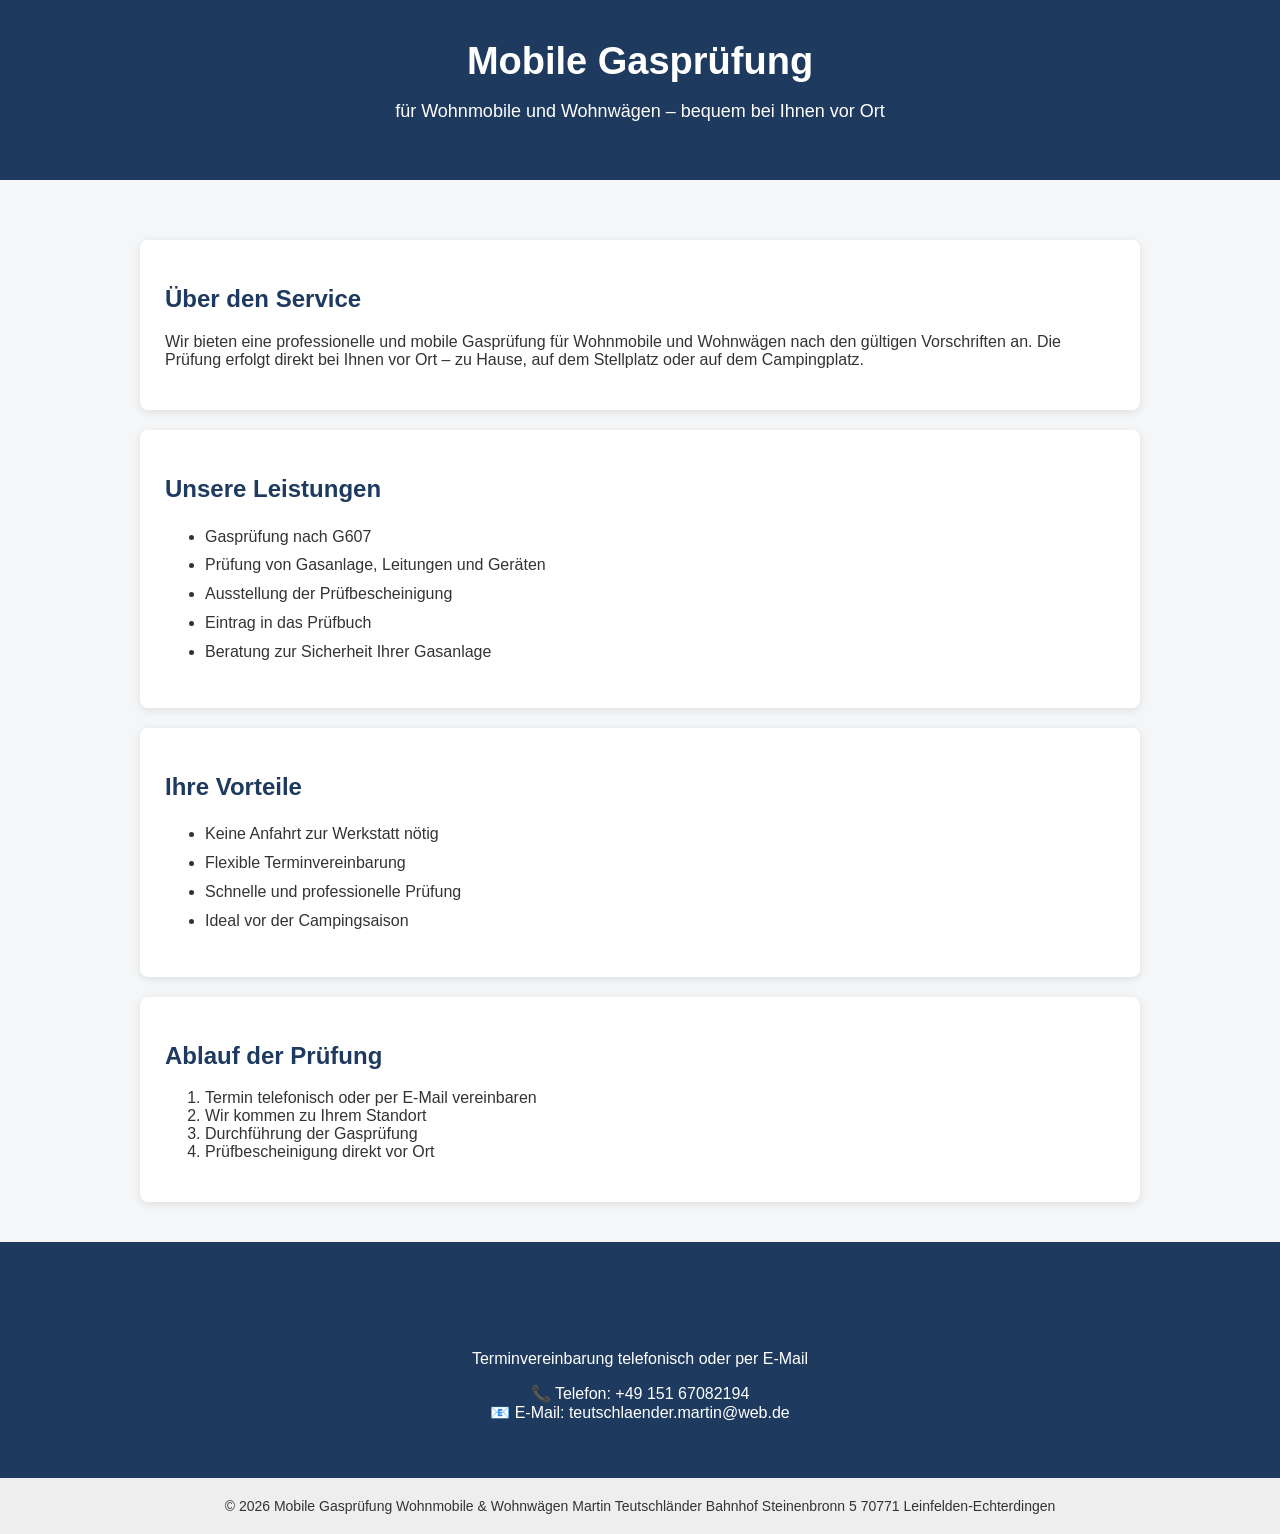
==== index.html @ ab9b02a7 "Update footer with additional contact information" ====
<!doctype html>
<html lang="de">
<head>
<meta charset="UTF-8">
<meta name="viewport" content="width=device-width, initial-scale=1.0">
<title>Mobile Gasprüfung für Wohnmobile und Wohnwägen</title>

<style>
body{
font-family: Arial, sans-serif;
margin:0;
background:#f4f6f8;
color:#333;
}

header{
background:#1e3a5f;
color:white;
padding:40px 20px;
text-align:center;
}

header h1{
margin:0;
font-size:38px;
}

header p{
font-size:18px;
}

section{
max-width:1000px;
margin:auto;
padding:40px 20px;
}

h2{
color:#1e3a5f;
}

.box{
background:white;
padding:25px;
margin-top:20px;
border-radius:8px;
box-shadow:0 2px 8px rgba(0,0,0,0.1);
}

ul{
line-height:1.8;
}

.contact{
background:#1e3a5f;
color:white;
text-align:center;
padding:40px 20px;
}

button{
background:#ff7a00;
border:none;
padding:15px 30px;
font-size:16px;
color:white;
border-radius:5px;
cursor:pointer;
}

button:hover{
background:#e86e00;
}

footer{
text-align:center;
padding:20px;
font-size:14px;
background:#eee;
}
</style>
</head>

<body>

<header>
<h1>Mobile Gasprüfung</h1>
<p>für Wohnmobile und Wohnwägen – bequem bei Ihnen vor Ort</p>
</header>

<section>

<div class="box">
<h2>Über den Service</h2>
<p>
Wir bieten eine professionelle und mobile Gasprüfung für Wohnmobile und Wohnwägen nach den gültigen Vorschriften an. 
Die Prüfung erfolgt direkt bei Ihnen vor Ort – zu Hause, auf dem Stellplatz oder auf dem Campingplatz.
</p>
</div>

<div class="box">
<h2>Unsere Leistungen</h2>
<ul>
<li>Gasprüfung nach G607</li>
<li>Prüfung von Gasanlage, Leitungen und Geräten</li>
<li>Ausstellung der Prüfbescheinigung</li>
<li>Eintrag in das Prüfbuch</li>
<li>Beratung zur Sicherheit Ihrer Gasanlage</li>
</ul>
</div>

<div class="box">
<h2>Ihre Vorteile</h2>
<ul>
<li>Keine Anfahrt zur Werkstatt nötig</li>
<li>Flexible Terminvereinbarung</li>
<li>Schnelle und professionelle Prüfung</li>
<li>Ideal vor der Campingsaison</li>
</ul>
</div>

<div class="box">
<h2>Ablauf der Prüfung</h2>
<ol>
<li>Termin telefonisch oder per E-Mail vereinbaren</li>
<li>Wir kommen zu Ihrem Standort</li>
<li>Durchführung der Gasprüfung</li>
<li>Prüfbescheinigung direkt vor Ort</li>
</ol>
</div>

</section>

<div class="contact">
<h2>Kontakt</h2>
<p>Terminvereinbarung telefonisch oder per E-Mail</p>

<p>
📞 Telefon: +49 151 67082194<br>
📧 E-Mail: teutschlaender.martin@web.de
</p>

<!-- <button>Termin anfragen</button> -->

</div>

<footer>
© 2026 Mobile Gasprüfung Wohnmobile & Wohnwägen
  Martin Teutschländer
  Bahnhof Steinenbronn 5
  70771 Leinfelden-Echterdingen
</footer>

</body>
</html>
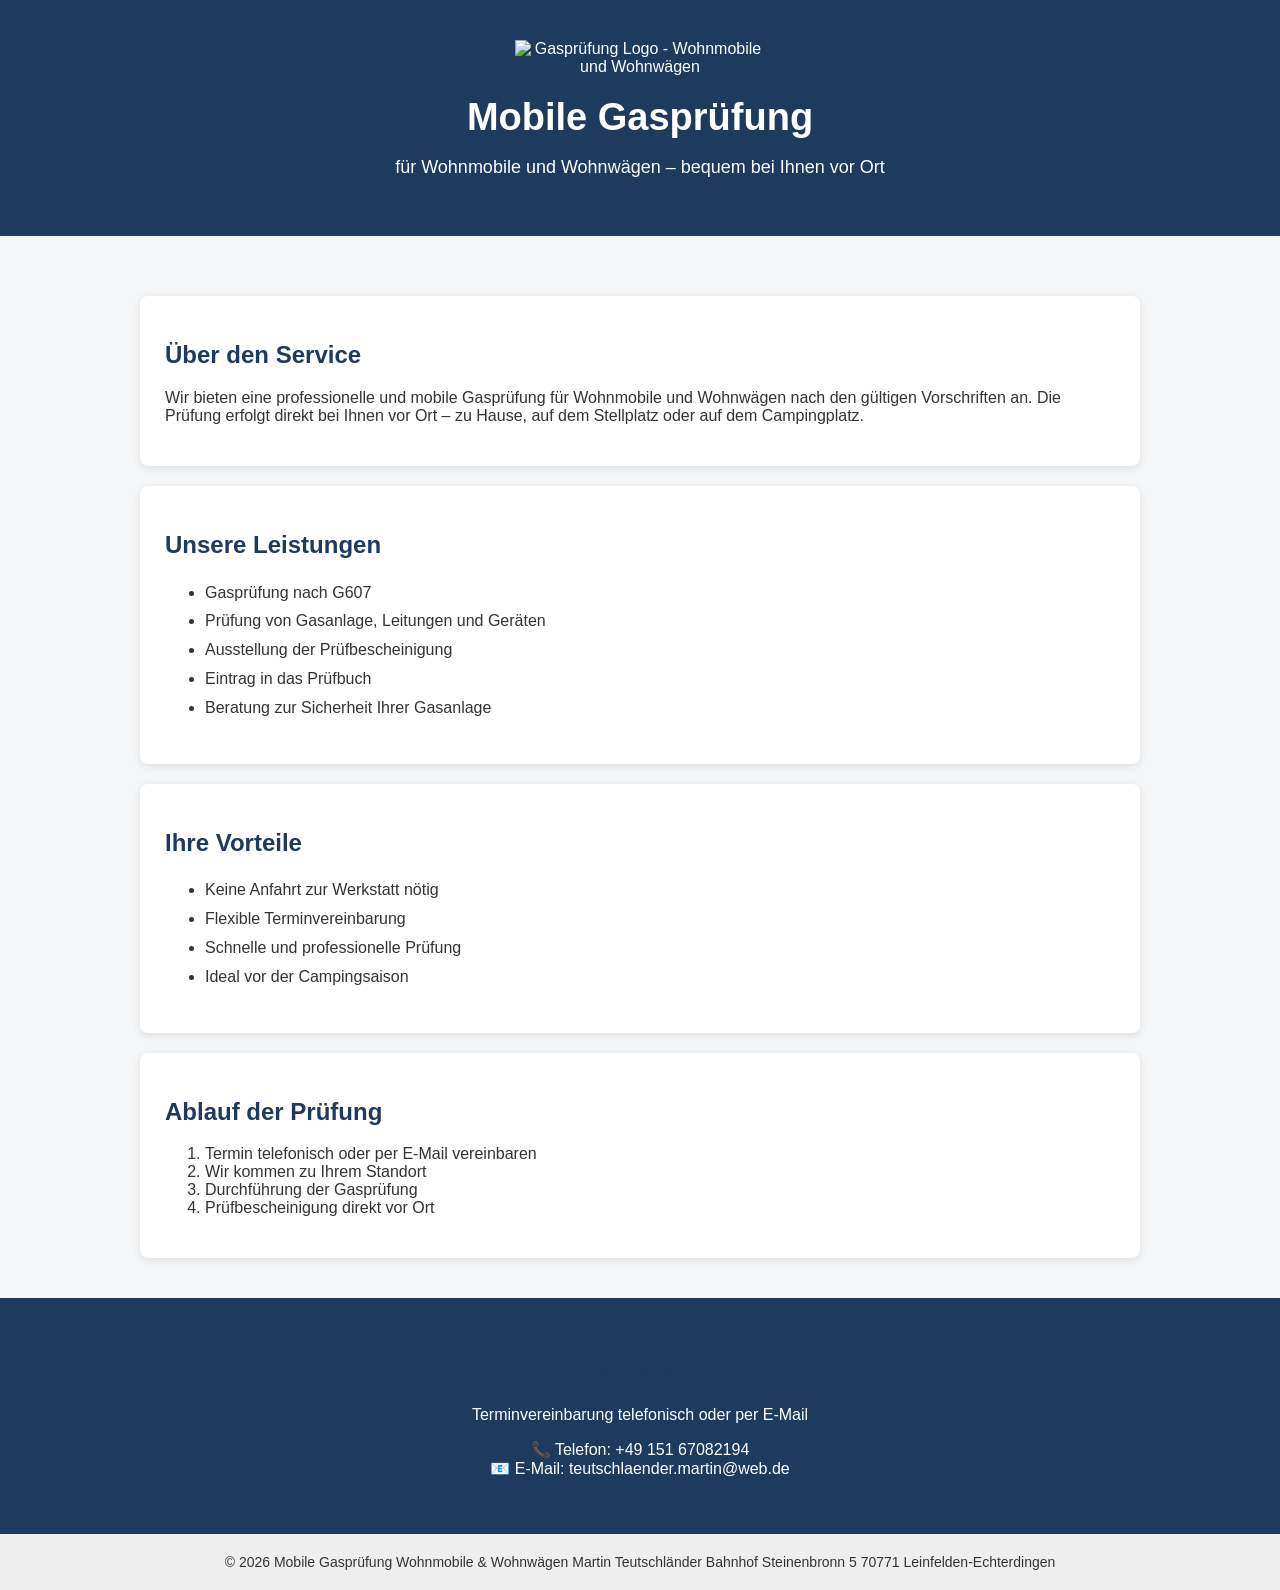
==== commit e74b698d: "Add logo to header and update styling" ====
--- a/index.html
+++ b/index.html
@@ -18,6 +18,12 @@
 color:white;
 padding:40px 20px;
 text-align:center;
+}
+
+header img{
+max-width:250px;
+height:auto;
+margin-bottom:20px;
 }
 
 header h1{
@@ -84,6 +90,7 @@
 <body>
 
 <header>
+<img src="logo.webp" alt="Gasprüfung Logo - Wohnmobile und Wohnwägen">
 <h1>Mobile Gasprüfung</h1>
 <p>für Wohnmobile und Wohnwägen – bequem bei Ihnen vor Ort</p>
 </header>
@@ -152,5 +159,4 @@
 </footer>
 
 </body>
-</html>
-
+</html>
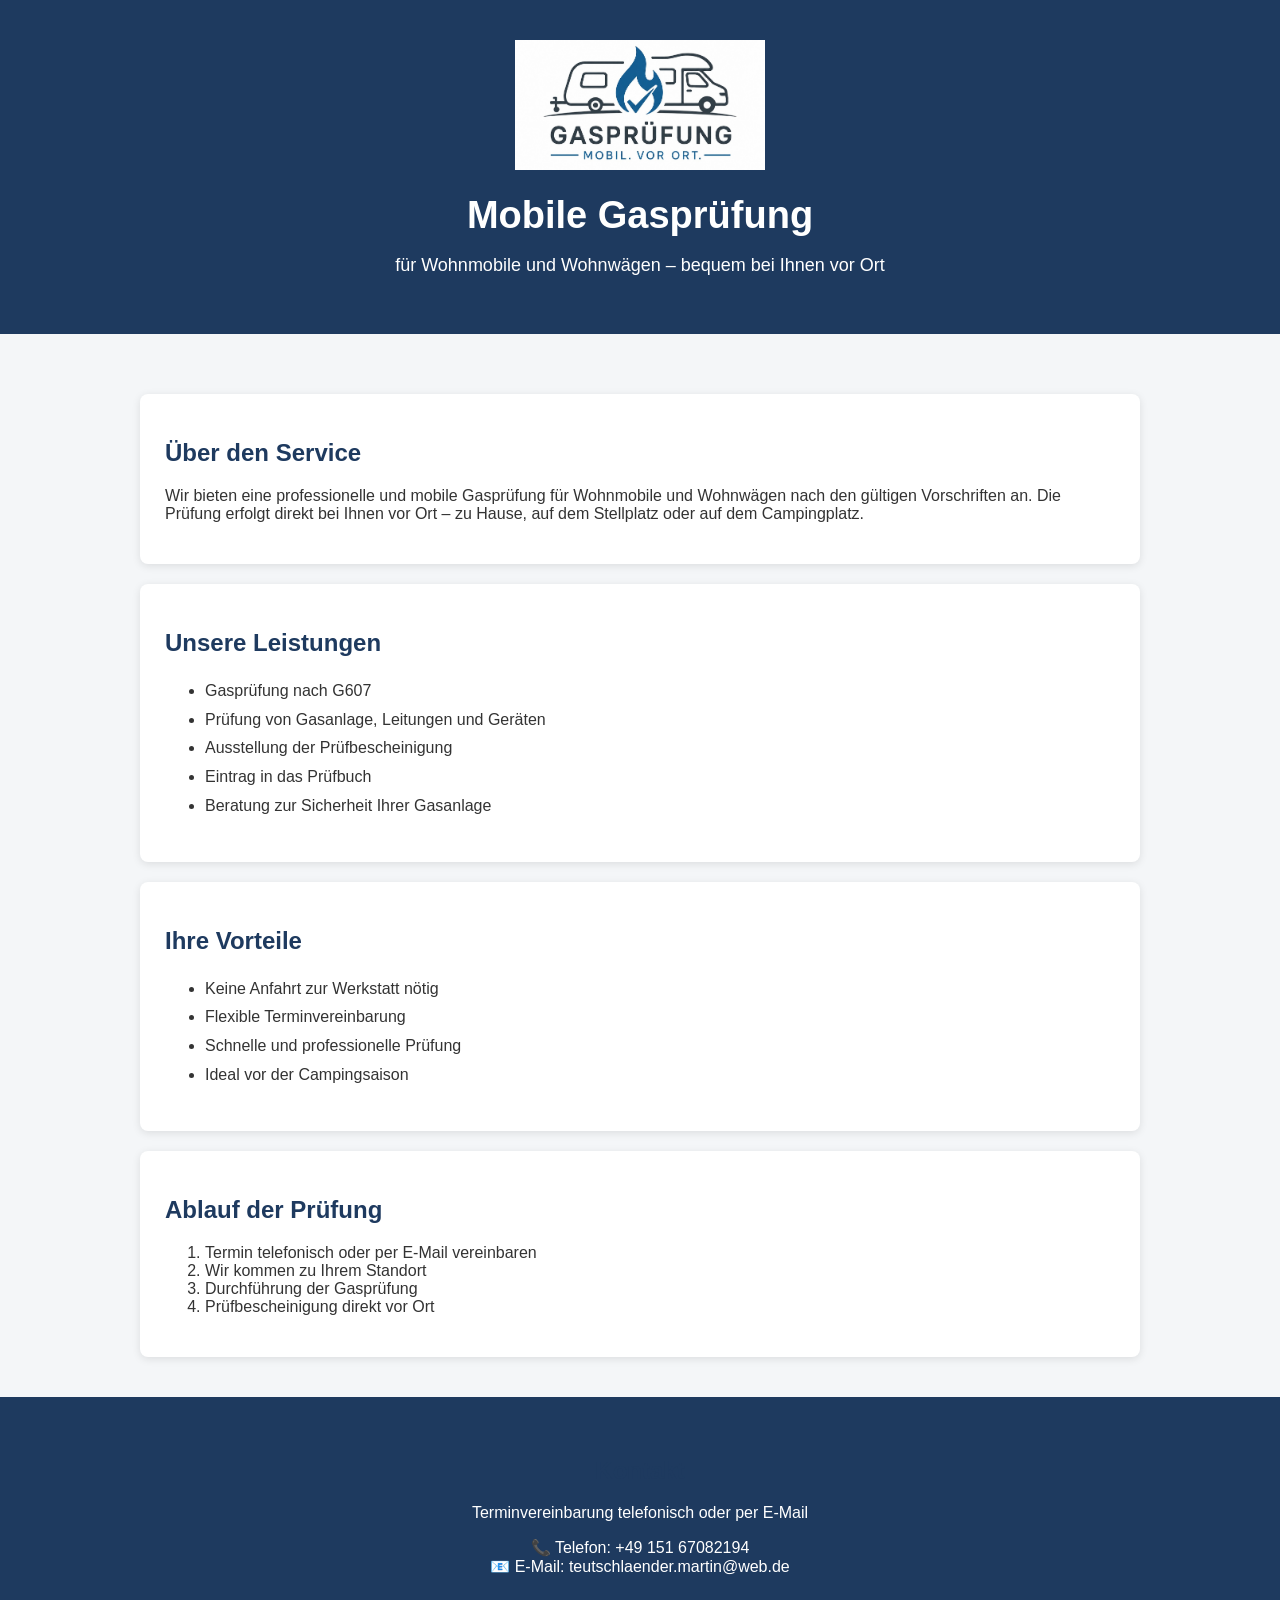
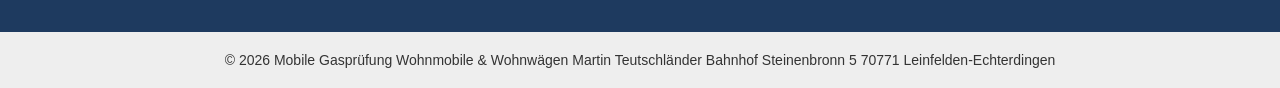
==== commit a966b6d2: "Update index.html" ====
--- a/index.html
+++ b/index.html
@@ -90,7 +90,7 @@
 <body>
 
 <header>
-<img src="logo.webp" alt="Gasprüfung Logo - Wohnmobile und Wohnwägen">
+<img src="xxx-kleiner.jpg" alt="Gasprüfung Logo - Wohnmobile und Wohnwägen">
 <h1>Mobile Gasprüfung</h1>
 <p>für Wohnmobile und Wohnwägen – bequem bei Ihnen vor Ort</p>
 </header>
@@ -159,4 +159,4 @@
 </footer>
 
 </body>
-</html>+</html>
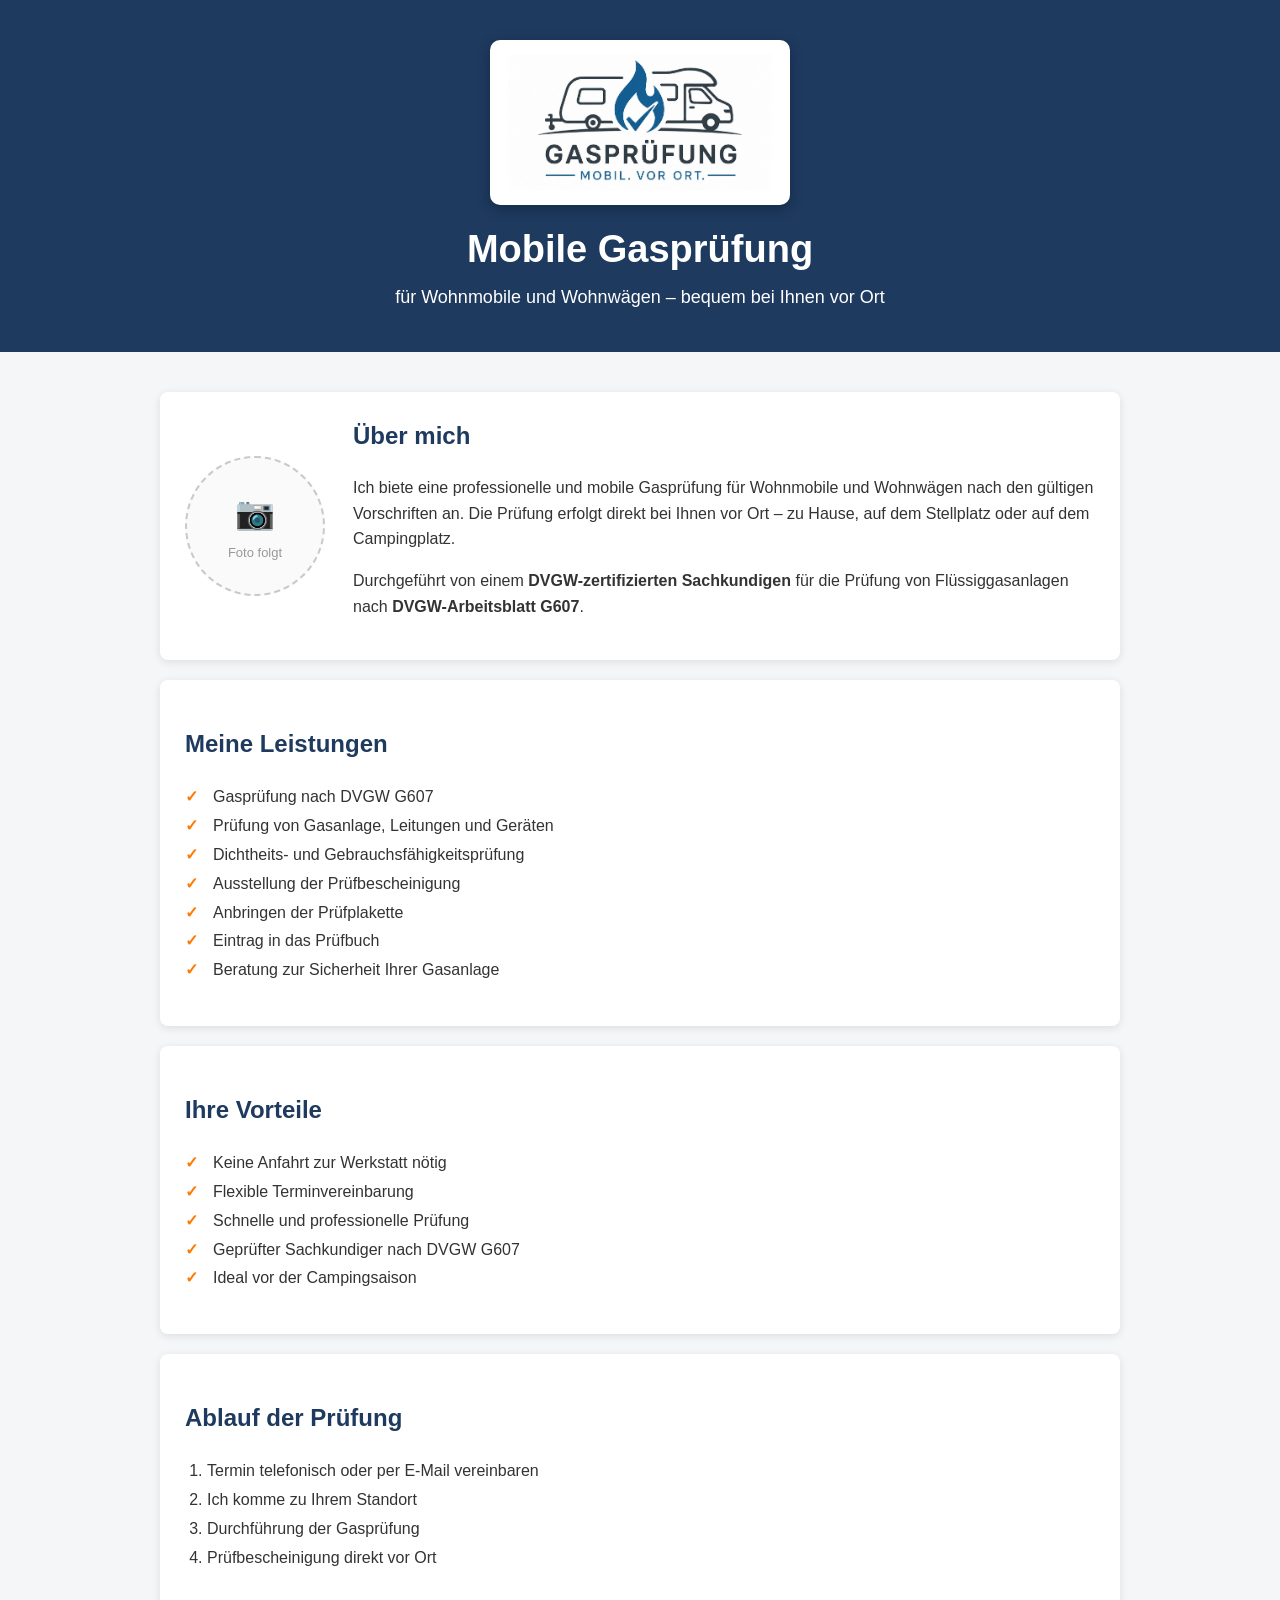
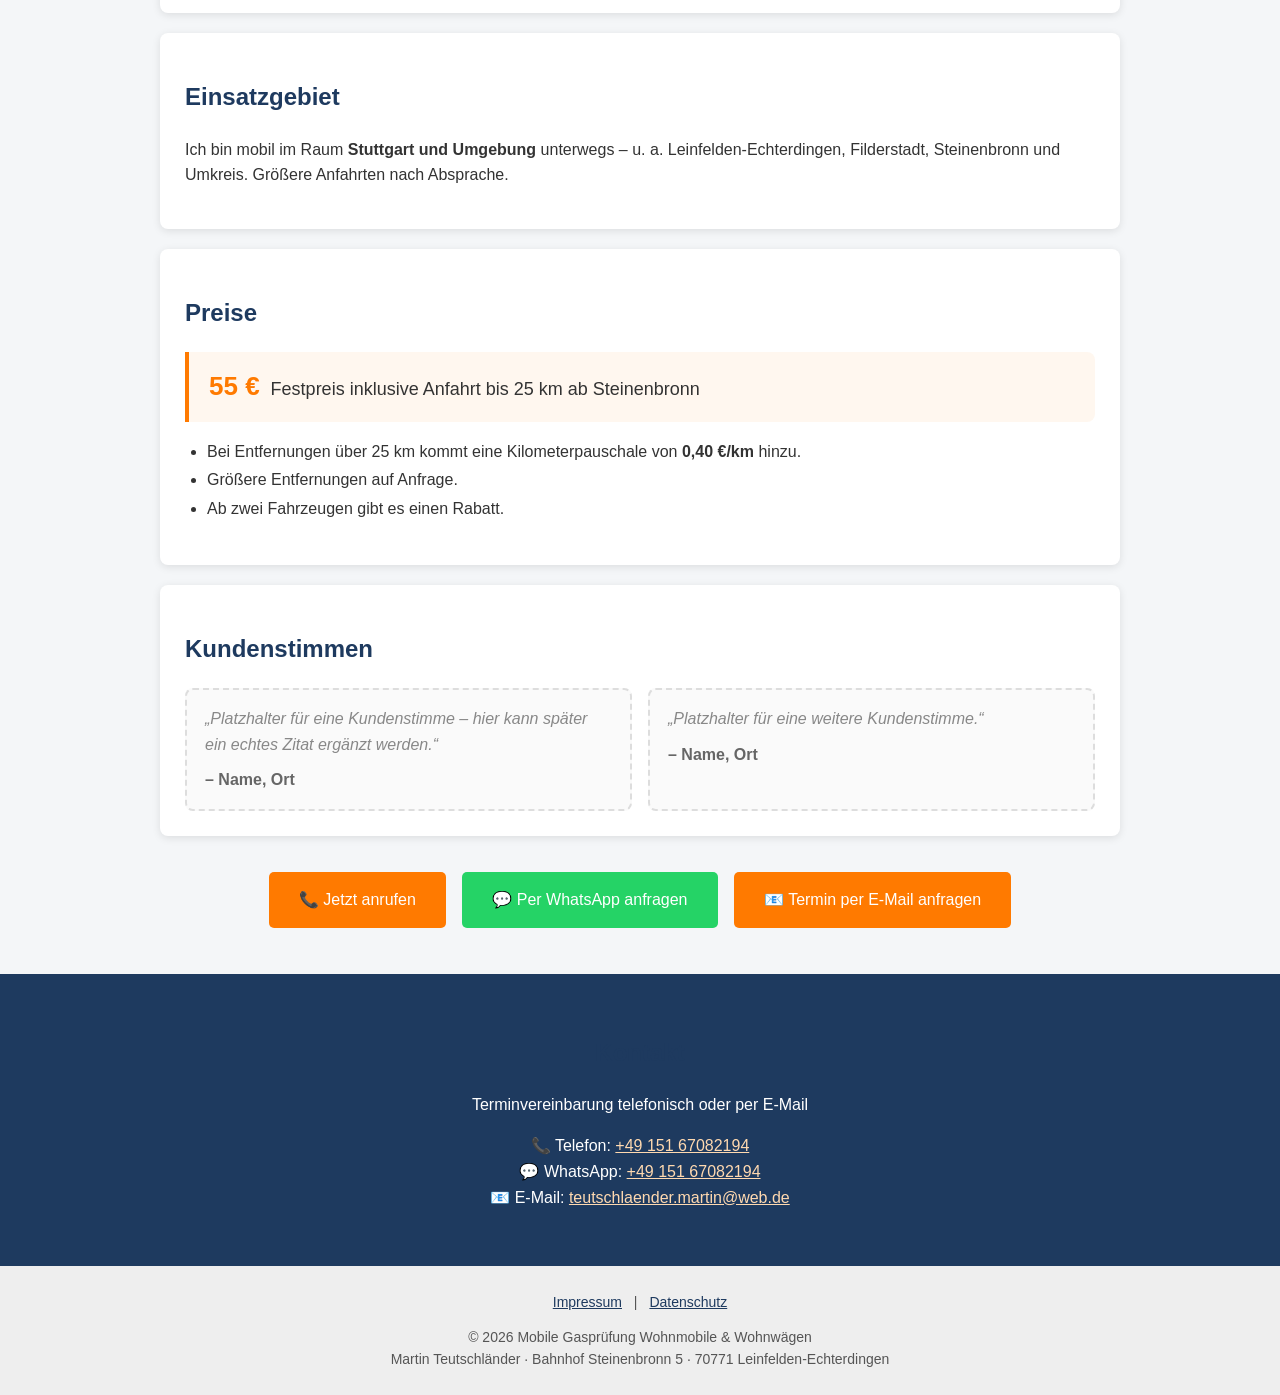
==== commit 367d5074: "upload v2" ====
--- a/index.html
+++ b/index.html
@@ -3,114 +3,86 @@
 <head>
 <meta charset="UTF-8">
 <meta name="viewport" content="width=device-width, initial-scale=1.0">
-<title>Mobile Gasprüfung für Wohnmobile und Wohnwägen</title>
+<title>Mobile Gasprüfung für Wohnmobile und Wohnwägen | Region Stuttgart</title>
+<meta name="description" content="Mobile Gasprüfung nach DVGW G607 für Wohnmobile und Wohnwägen – direkt bei Ihnen vor Ort im Raum Stuttgart / Leinfelden-Echterdingen. Termin telefonisch oder per E-Mail anfragen.">
+<meta name="theme-color" content="#1e3a5f">
 
-<style>
-body{
-font-family: Arial, sans-serif;
-margin:0;
-background:#f4f6f8;
-color:#333;
+<!-- Favicon -->
+<link rel="icon" href="favicon.svg" type="image/svg+xml">
+<link rel="icon" href="favicon-32.png" sizes="32x32" type="image/png">
+<link rel="icon" href="favicon-16.png" sizes="16x16" type="image/png">
+<link rel="apple-touch-icon" href="apple-touch-icon.png">
+
+<!-- Open Graph (Vorschau beim Teilen z. B. per WhatsApp/Facebook) -->
+<meta property="og:type" content="website">
+<meta property="og:title" content="Mobile Gasprüfung für Wohnmobile und Wohnwägen">
+<meta property="og:description" content="Gasprüfung nach DVGW G607 direkt bei Ihnen vor Ort – Raum Stuttgart. Termin telefonisch oder per E-Mail anfragen.">
+<meta property="og:image" content="logo.jpg">
+<meta property="og:locale" content="de_DE">
+<meta name="twitter:card" content="summary_large_image">
+
+<link rel="stylesheet" href="style.css">
+
+<!-- Strukturierte Daten: lokales Unternehmen (hilft Google bei der lokalen Anzeige) -->
+<script type="application/ld+json">
+{
+  "@context": "https://schema.org",
+  "@type": "LocalBusiness",
+  "name": "Mobile Gasprüfung Wohnmobile & Wohnwägen",
+  "description": "Mobile Gasprüfung nach DVGW G607 für Wohnmobile und Wohnwägen, direkt vor Ort im Raum Stuttgart.",
+  "telephone": "+4915167082194",
+  "email": "teutschlaender.martin@web.de",
+  "image": "logo.jpg",
+  "founder": "Martin Teutschländer",
+  "address": {
+    "@type": "PostalAddress",
+    "streetAddress": "Bahnhof Steinenbronn 5",
+    "postalCode": "70771",
+    "addressLocality": "Leinfelden-Echterdingen",
+    "addressCountry": "DE"
+  },
+  "areaServed": "Stuttgart und Umgebung",
+  "knowsAbout": "Gasprüfung nach DVGW G607"
 }
-
-header{
-background:#1e3a5f;
-color:white;
-padding:40px 20px;
-text-align:center;
-}
-
-header img{
-max-width:250px;
-height:auto;
-margin-bottom:20px;
-}
-
-header h1{
-margin:0;
-font-size:38px;
-}
-
-header p{
-font-size:18px;
-}
-
-section{
-max-width:1000px;
-margin:auto;
-padding:40px 20px;
-}
-
-h2{
-color:#1e3a5f;
-}
-
-.box{
-background:white;
-padding:25px;
-margin-top:20px;
-border-radius:8px;
-box-shadow:0 2px 8px rgba(0,0,0,0.1);
-}
-
-ul{
-line-height:1.8;
-}
-
-.contact{
-background:#1e3a5f;
-color:white;
-text-align:center;
-padding:40px 20px;
-}
-
-button{
-background:#ff7a00;
-border:none;
-padding:15px 30px;
-font-size:16px;
-color:white;
-border-radius:5px;
-cursor:pointer;
-}
-
-button:hover{
-background:#e86e00;
-}
-
-footer{
-text-align:center;
-padding:20px;
-font-size:14px;
-background:#eee;
-}
-</style>
+</script>
 </head>
 
 <body>
 
 <header>
-<img src="xxx-kleiner.jpg" alt="Gasprüfung Logo - Wohnmobile und Wohnwägen">
+<img class="logo" src="logo.jpg" width="1254" height="653" alt="Mobile Gasprüfung für Wohnmobile und Wohnwägen">
 <h1>Mobile Gasprüfung</h1>
 <p>für Wohnmobile und Wohnwägen – bequem bei Ihnen vor Ort</p>
 </header>
 
 <section>
 
-<div class="box">
-<h2>Über den Service</h2>
+<div class="box about-box">
+<div class="photo-placeholder" aria-hidden="true">
+<span class="photo-placeholder__icon">📷</span>
+<span>Foto folgt</span>
+</div>
+<div class="about-text">
+<h2>Über mich</h2>
 <p>
-Wir bieten eine professionelle und mobile Gasprüfung für Wohnmobile und Wohnwägen nach den gültigen Vorschriften an. 
+Ich biete eine professionelle und mobile Gasprüfung für Wohnmobile und Wohnwägen nach den gültigen Vorschriften an.
 Die Prüfung erfolgt direkt bei Ihnen vor Ort – zu Hause, auf dem Stellplatz oder auf dem Campingplatz.
 </p>
+<p>
+Durchgeführt von einem <strong>DVGW-zertifizierten Sachkundigen</strong> für die Prüfung von Flüssiggasanlagen
+nach <strong>DVGW-Arbeitsblatt G607</strong>.
+</p>
+</div>
 </div>
 
 <div class="box">
-<h2>Unsere Leistungen</h2>
-<ul>
-<li>Gasprüfung nach G607</li>
+<h2>Meine Leistungen</h2>
+<ul class="checklist">
+<li>Gasprüfung nach DVGW G607</li>
 <li>Prüfung von Gasanlage, Leitungen und Geräten</li>
+<li>Dichtheits- und Gebrauchsfähigkeitsprüfung</li>
 <li>Ausstellung der Prüfbescheinigung</li>
+<li>Anbringen der Prüfplakette</li>
 <li>Eintrag in das Prüfbuch</li>
 <li>Beratung zur Sicherheit Ihrer Gasanlage</li>
 </ul>
@@ -118,10 +90,11 @@
 
 <div class="box">
 <h2>Ihre Vorteile</h2>
-<ul>
+<ul class="checklist">
 <li>Keine Anfahrt zur Werkstatt nötig</li>
 <li>Flexible Terminvereinbarung</li>
 <li>Schnelle und professionelle Prüfung</li>
+<li>Geprüfter Sachkundiger nach DVGW G607</li>
 <li>Ideal vor der Campingsaison</li>
 </ul>
 </div>
@@ -130,10 +103,49 @@
 <h2>Ablauf der Prüfung</h2>
 <ol>
 <li>Termin telefonisch oder per E-Mail vereinbaren</li>
-<li>Wir kommen zu Ihrem Standort</li>
+<li>Ich komme zu Ihrem Standort</li>
 <li>Durchführung der Gasprüfung</li>
 <li>Prüfbescheinigung direkt vor Ort</li>
 </ol>
+</div>
+
+<div class="box">
+<h2>Einsatzgebiet</h2>
+<p>
+Ich bin mobil im Raum <strong>Stuttgart und Umgebung</strong> unterwegs –
+u.&nbsp;a. Leinfelden-Echterdingen, Filderstadt, Steinenbronn und Umkreis.
+Größere Anfahrten nach Absprache.
+</p>
+</div>
+
+<div class="box">
+<h2>Preise</h2>
+<p class="price-highlight"><strong>55&nbsp;€</strong> Festpreis inklusive Anfahrt bis 25&nbsp;km ab Steinenbronn</p>
+<ul>
+<li>Bei Entfernungen über 25&nbsp;km kommt eine Kilometerpauschale von <strong>0,40&nbsp;€/km</strong> hinzu.</li>
+<li>Größere Entfernungen auf Anfrage.</li>
+<li>Ab zwei Fahrzeugen gibt es einen Rabatt.</li>
+</ul>
+</div>
+
+<div class="box">
+<h2>Kundenstimmen</h2>
+<div class="testimonials">
+<blockquote class="testimonial-placeholder">
+<p>„Platzhalter für eine Kundenstimme – hier kann später ein echtes Zitat ergänzt werden.“</p>
+<cite>– Name, Ort</cite>
+</blockquote>
+<blockquote class="testimonial-placeholder">
+<p>„Platzhalter für eine weitere Kundenstimme.“</p>
+<cite>– Name, Ort</cite>
+</blockquote>
+</div>
+</div>
+
+<div class="cta-wrap">
+<a class="btn" href="tel:+4915167082194">📞 Jetzt anrufen</a>
+<a class="btn btn--whatsapp" href="https://wa.me/4915167082194?text=Hallo%2C%20ich%20interessiere%20mich%20f%C3%BCr%20eine%20Gaspr%C3%BCfung." target="_blank" rel="noopener">💬 Per WhatsApp anfragen</a>
+<a class="btn" href="mailto:teutschlaender.martin@web.de?subject=Anfrage%20Gaspr%C3%BCfung">📧 Termin per E-Mail anfragen</a>
 </div>
 
 </section>
@@ -143,19 +155,21 @@
 <p>Terminvereinbarung telefonisch oder per E-Mail</p>
 
 <p>
-📞 Telefon: +49 151 67082194<br>
-📧 E-Mail: teutschlaender.martin@web.de
+📞 Telefon: <a href="tel:+4915167082194">+49 151 67082194</a><br>
+💬 WhatsApp: <a href="https://wa.me/4915167082194?text=Hallo%2C%20ich%20interessiere%20mich%20f%C3%BCr%20eine%20Gaspr%C3%BCfung." target="_blank" rel="noopener">+49 151 67082194</a><br>
+📧 E-Mail: <a href="mailto:teutschlaender.martin@web.de">teutschlaender.martin@web.de</a>
 </p>
-
-<!-- <button>Termin anfragen</button> -->
-
 </div>
 
 <footer>
-© 2026 Mobile Gasprüfung Wohnmobile & Wohnwägen
-  Martin Teutschländer
-  Bahnhof Steinenbronn 5
-  70771 Leinfelden-Echterdingen
+<nav>
+<a href="impressum.html">Impressum</a> |
+<a href="datenschutz.html">Datenschutz</a>
+</nav>
+<div class="footer-address">
+© 2026 Mobile Gasprüfung Wohnmobile &amp; Wohnwägen<br>
+Martin Teutschländer · Bahnhof Steinenbronn 5 · 70771 Leinfelden-Echterdingen
+</div>
 </footer>
 
 </body>
--- a/style.css
+++ b/style.css
@@ -0,0 +1,312 @@
+/* Shared styles for all pages */
+
+* {
+  box-sizing: border-box;
+}
+
+body {
+  font-family: Arial, Helvetica, sans-serif;
+  margin: 0;
+  background: #f4f6f8;
+  color: #333;
+  line-height: 1.6;
+}
+
+header {
+  background: #1e3a5f;
+  color: white;
+  padding: 40px 20px;
+  text-align: center;
+}
+
+header img.logo {
+  display: block;
+  margin: 0 auto 22px;
+  max-width: 300px;
+  width: 100%;
+  height: auto;
+  background: #ffffff;
+  padding: 14px 18px;
+  border-radius: 10px;
+  box-shadow: 0 4px 14px rgba(0, 0, 0, 0.25);
+}
+
+header h1 {
+  margin: 0 0 10px;
+  font-size: 38px;
+  line-height: 1.2;
+}
+
+header p {
+  font-size: 18px;
+  margin: 0;
+}
+
+section {
+  max-width: 1000px;
+  margin: auto;
+  padding: 40px 20px;
+}
+
+h2 {
+  color: #1e3a5f;
+}
+
+.box {
+  background: white;
+  padding: 25px;
+  margin-top: 20px;
+  border-radius: 8px;
+  box-shadow: 0 2px 8px rgba(0, 0, 0, 0.1);
+}
+
+.box:first-child {
+  margin-top: 0;
+}
+
+ul,
+ol {
+  line-height: 1.8;
+  padding-left: 22px;
+}
+
+/* About box with photo */
+.about-box {
+  display: flex;
+  align-items: center;
+  gap: 28px;
+  flex-wrap: wrap;
+}
+
+.about-box .about-text {
+  flex: 1;
+  min-width: 220px;
+}
+
+.about-box h2 {
+  margin-top: 0;
+}
+
+.photo-placeholder {
+  flex-shrink: 0;
+  width: 140px;
+  height: 140px;
+  border-radius: 50%;
+  border: 2px dashed #c9c9c9;
+  background: #fafafa;
+  display: flex;
+  flex-direction: column;
+  align-items: center;
+  justify-content: center;
+  gap: 4px;
+  color: #999;
+  font-size: 13px;
+  text-align: center;
+}
+
+.photo-placeholder__icon {
+  font-size: 32px;
+}
+
+/* Checklist with checkmark icons */
+ul.checklist {
+  list-style: none;
+  padding-left: 0;
+}
+
+ul.checklist li {
+  position: relative;
+  padding-left: 28px;
+}
+
+ul.checklist li::before {
+  content: "✓";
+  position: absolute;
+  left: 0;
+  color: #ff7a00;
+  font-weight: bold;
+}
+
+/* Testimonials */
+.testimonials {
+  display: grid;
+  grid-template-columns: repeat(auto-fit, minmax(220px, 1fr));
+  gap: 16px;
+}
+
+.testimonial-placeholder {
+  margin: 0;
+  padding: 16px 18px;
+  border: 2px dashed #ddd;
+  border-radius: 8px;
+  background: #fafafa;
+  color: #888;
+  font-style: italic;
+}
+
+.testimonial-placeholder p {
+  margin: 0;
+}
+
+.testimonial-placeholder cite {
+  display: block;
+  margin-top: 10px;
+  font-style: normal;
+  font-weight: bold;
+  color: #666;
+}
+
+/* Call-to-action buttons */
+.cta-wrap {
+  text-align: center;
+  margin-top: 30px;
+}
+
+.btn {
+  display: inline-block;
+  background: #ff7a00;
+  border: none;
+  padding: 15px 30px;
+  font-size: 16px;
+  color: white;
+  border-radius: 5px;
+  cursor: pointer;
+  text-decoration: none;
+  margin: 6px;
+}
+
+.btn:hover {
+  background: #e86e00;
+}
+
+.btn--ghost {
+  background: transparent;
+  border: 2px solid white;
+}
+
+.btn--ghost:hover {
+  background: rgba(255, 255, 255, 0.15);
+}
+
+.btn--whatsapp {
+  background: #25d366;
+}
+
+.btn--whatsapp:hover {
+  background: #1ebe57;
+}
+
+/* Contact block */
+.contact {
+  background: #1e3a5f;
+  color: white;
+  text-align: center;
+  padding: 40px 20px;
+}
+
+.contact a {
+  color: #ffd9b0;
+}
+
+.contact .btn {
+  color: white;
+}
+
+/* Highlight / note box for placeholders & important info */
+.note {
+  border-left: 4px solid #ff7a00;
+  background: #fff7ef;
+  padding: 15px 20px;
+  margin-top: 20px;
+  border-radius: 0 8px 8px 0;
+}
+
+/* Price highlight */
+.price-highlight {
+  background: #fff7ef;
+  border-left: 4px solid #ff7a00;
+  padding: 14px 20px;
+  border-radius: 0 8px 8px 0;
+  font-size: 18px;
+  margin: 0 0 16px;
+}
+
+.price-highlight strong {
+  color: #ff7a00;
+  font-size: 26px;
+  margin-right: 6px;
+}
+
+/* Footer */
+footer {
+  text-align: center;
+  padding: 25px 20px;
+  font-size: 14px;
+  background: #eee;
+  color: #555;
+}
+
+footer a {
+  color: #1e3a5f;
+  margin: 0 8px;
+}
+
+footer .footer-address {
+  margin-top: 12px;
+  line-height: 1.6;
+}
+
+/* Legal pages (Impressum / Datenschutz) */
+.legal {
+  max-width: 800px;
+  margin: auto;
+  padding: 40px 20px;
+}
+
+.legal h1 {
+  color: #1e3a5f;
+}
+
+.legal h2 {
+  margin-top: 35px;
+}
+
+.back-link {
+  display: inline-block;
+  margin-bottom: 20px;
+  color: #1e3a5f;
+}
+
+/* Mobile adjustments */
+@media (max-width: 600px) {
+  header {
+    padding: 30px 16px;
+  }
+
+  header h1 {
+    font-size: 28px;
+  }
+
+  header p {
+    font-size: 16px;
+  }
+
+  section,
+  .legal {
+    padding: 25px 16px;
+  }
+
+  .box {
+    padding: 20px;
+  }
+
+  .about-box {
+    flex-direction: column;
+    text-align: center;
+  }
+
+  .btn {
+    display: block;
+    margin: 10px 0;
+  }
+}
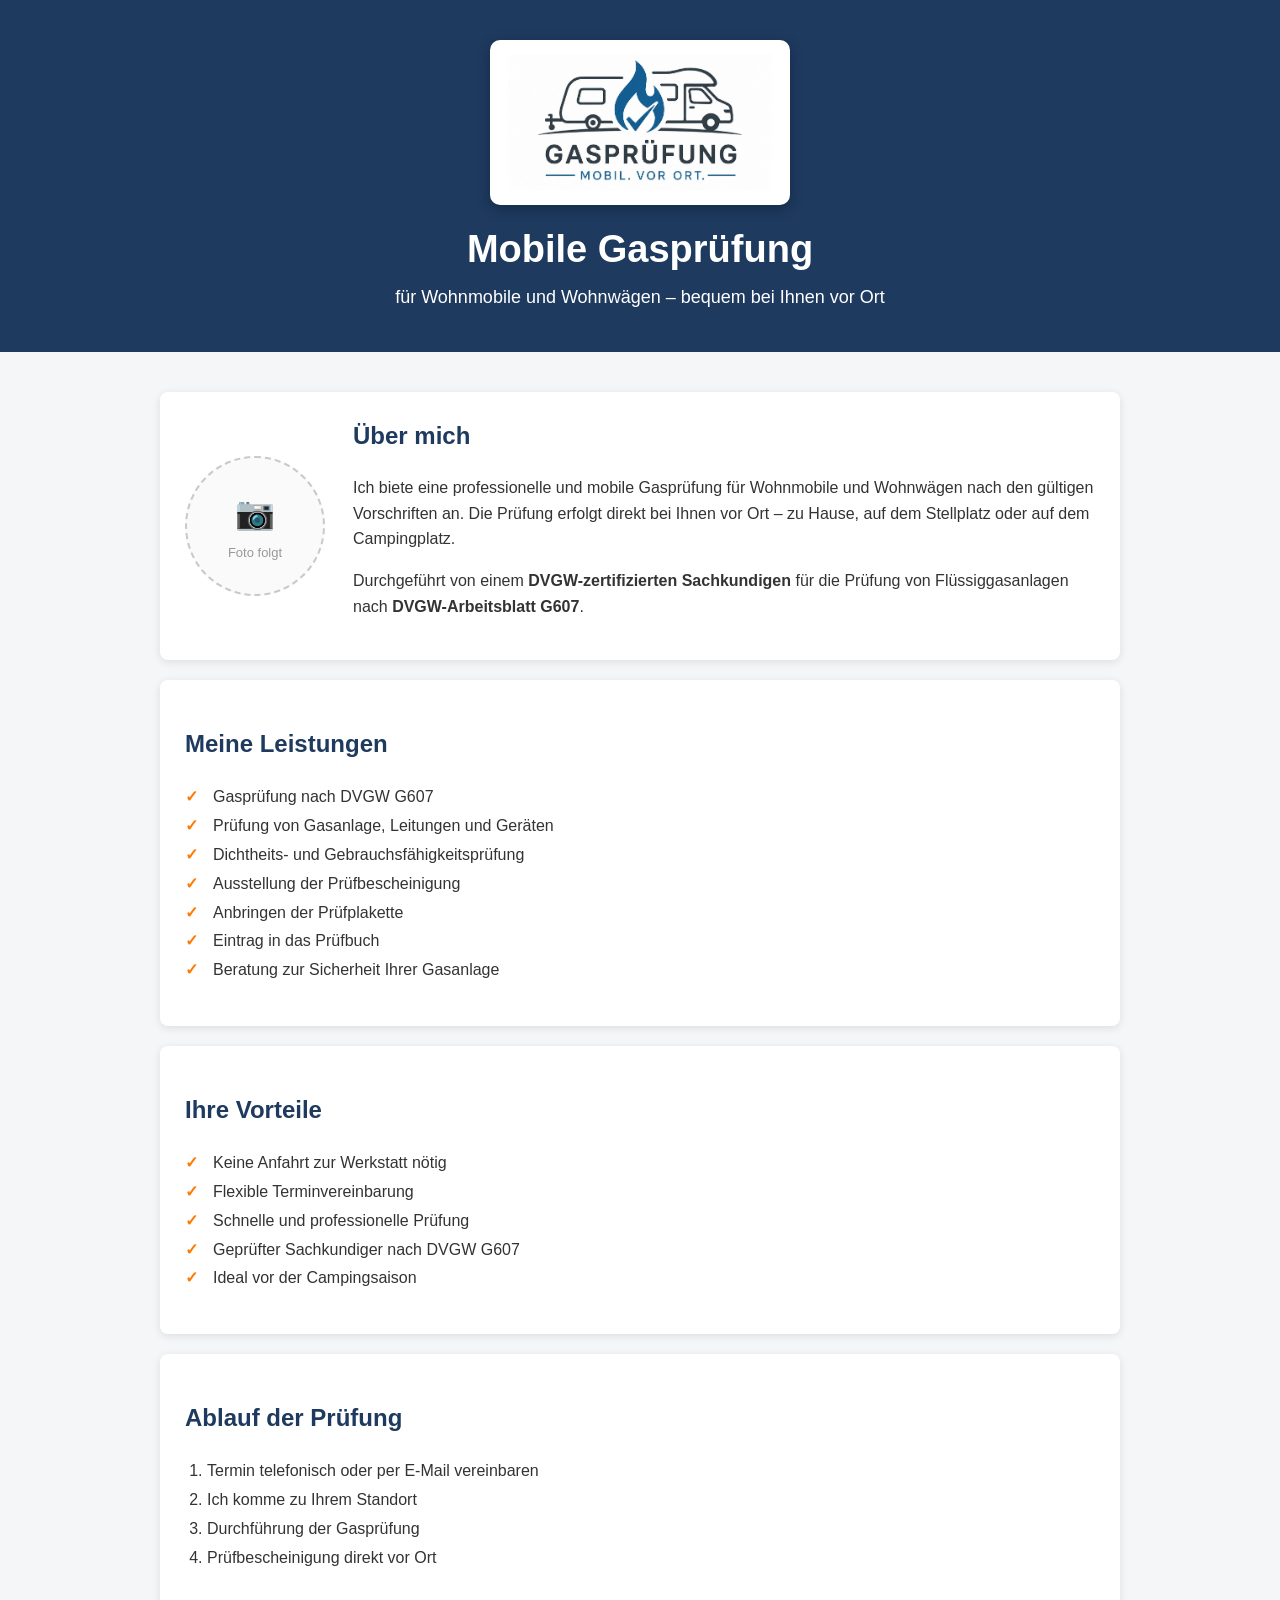
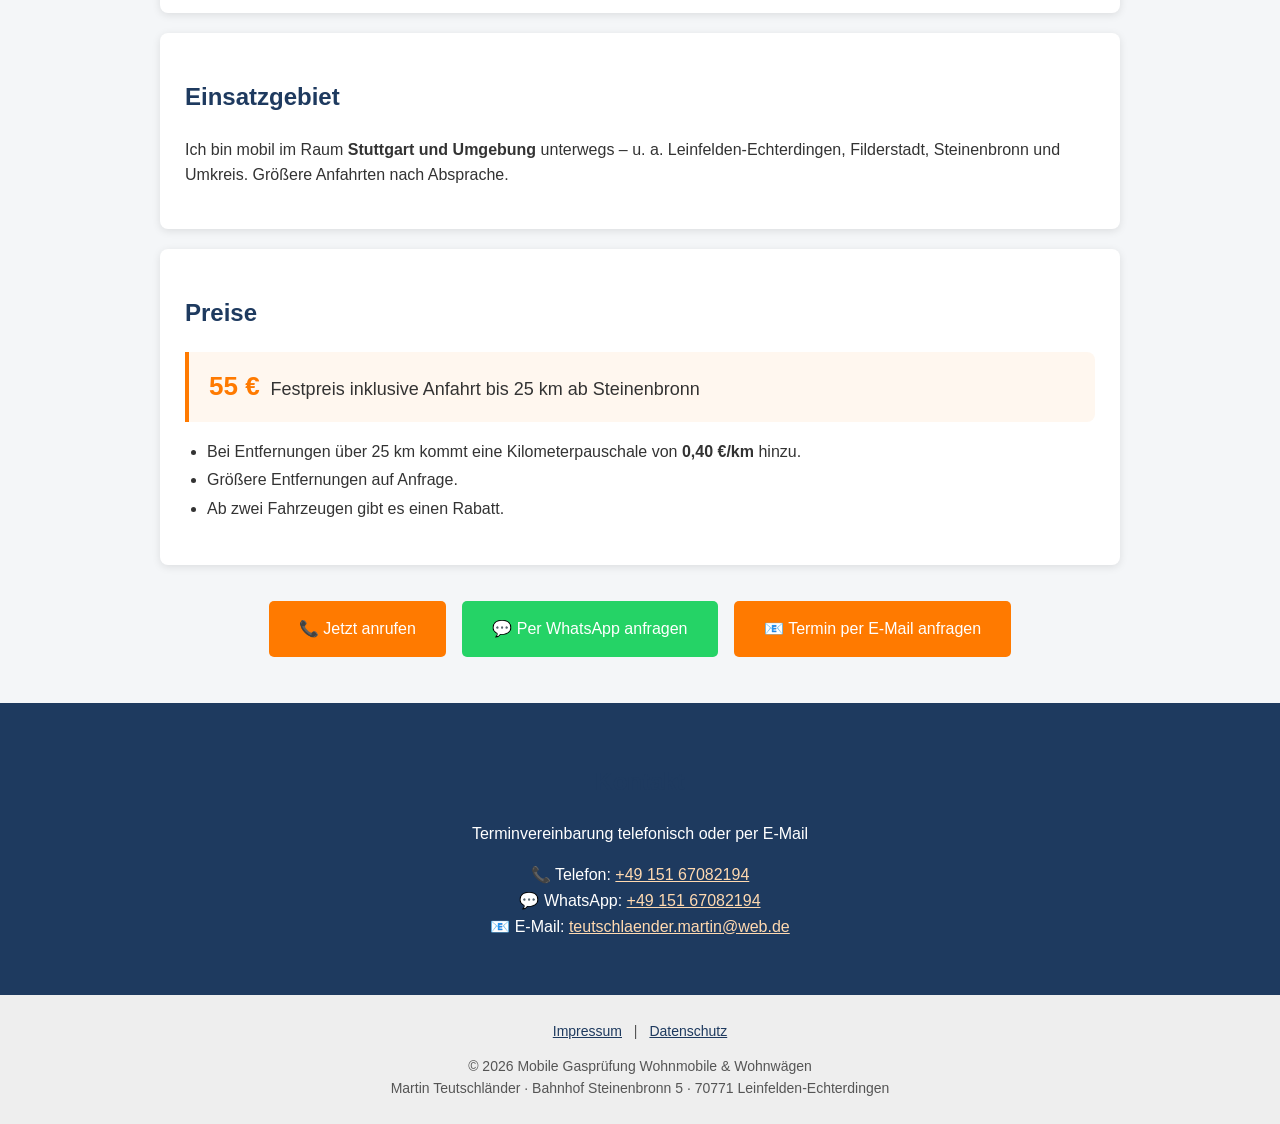
==== commit 6cd65bb9: "commend out customer feedback" ====
--- a/index.html
+++ b/index.html
@@ -128,6 +128,7 @@
 </ul>
 </div>
 
+<!-- Open Graph (Vorschau beim Teilen z. B. per WhatsApp/Facebook) 
 <div class="box">
 <h2>Kundenstimmen</h2>
 <div class="testimonials">
@@ -141,6 +142,7 @@
 </blockquote>
 </div>
 </div>
+-->
 
 <div class="cta-wrap">
 <a class="btn" href="tel:+4915167082194">📞 Jetzt anrufen</a>
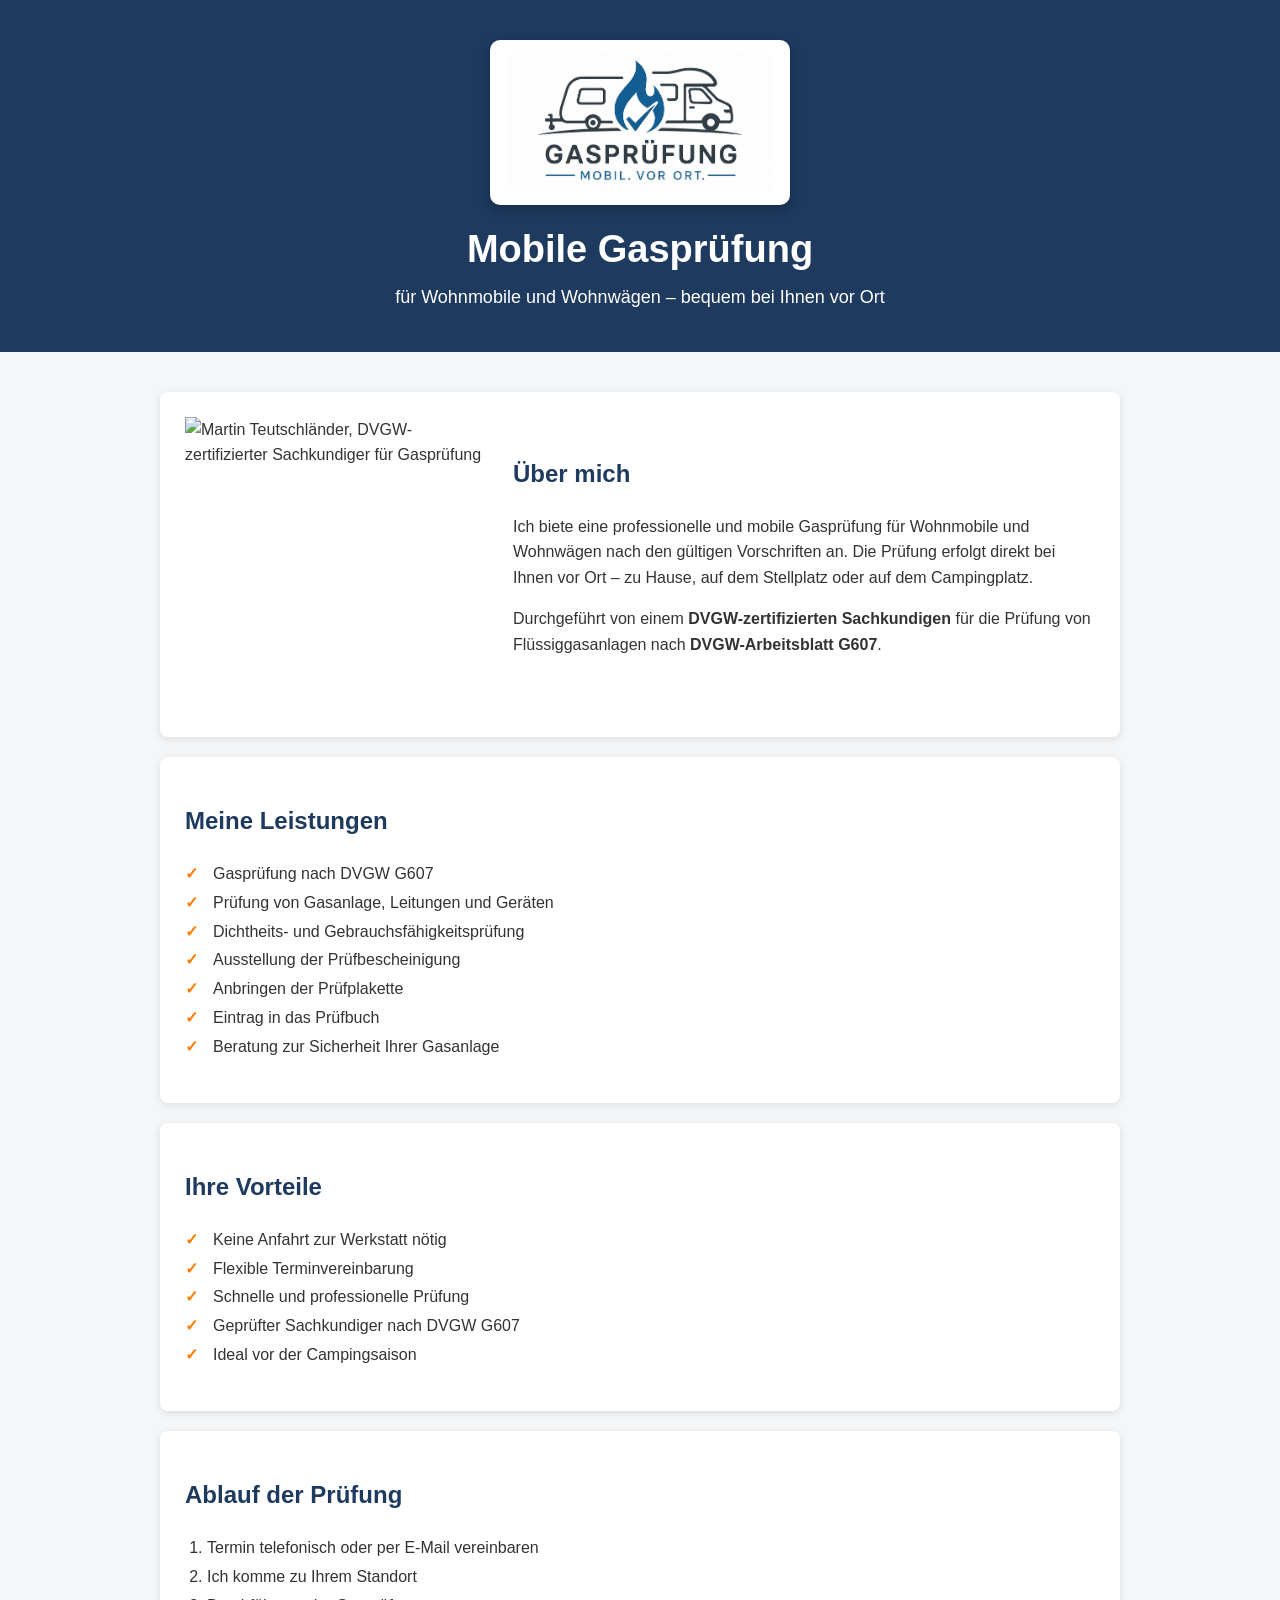
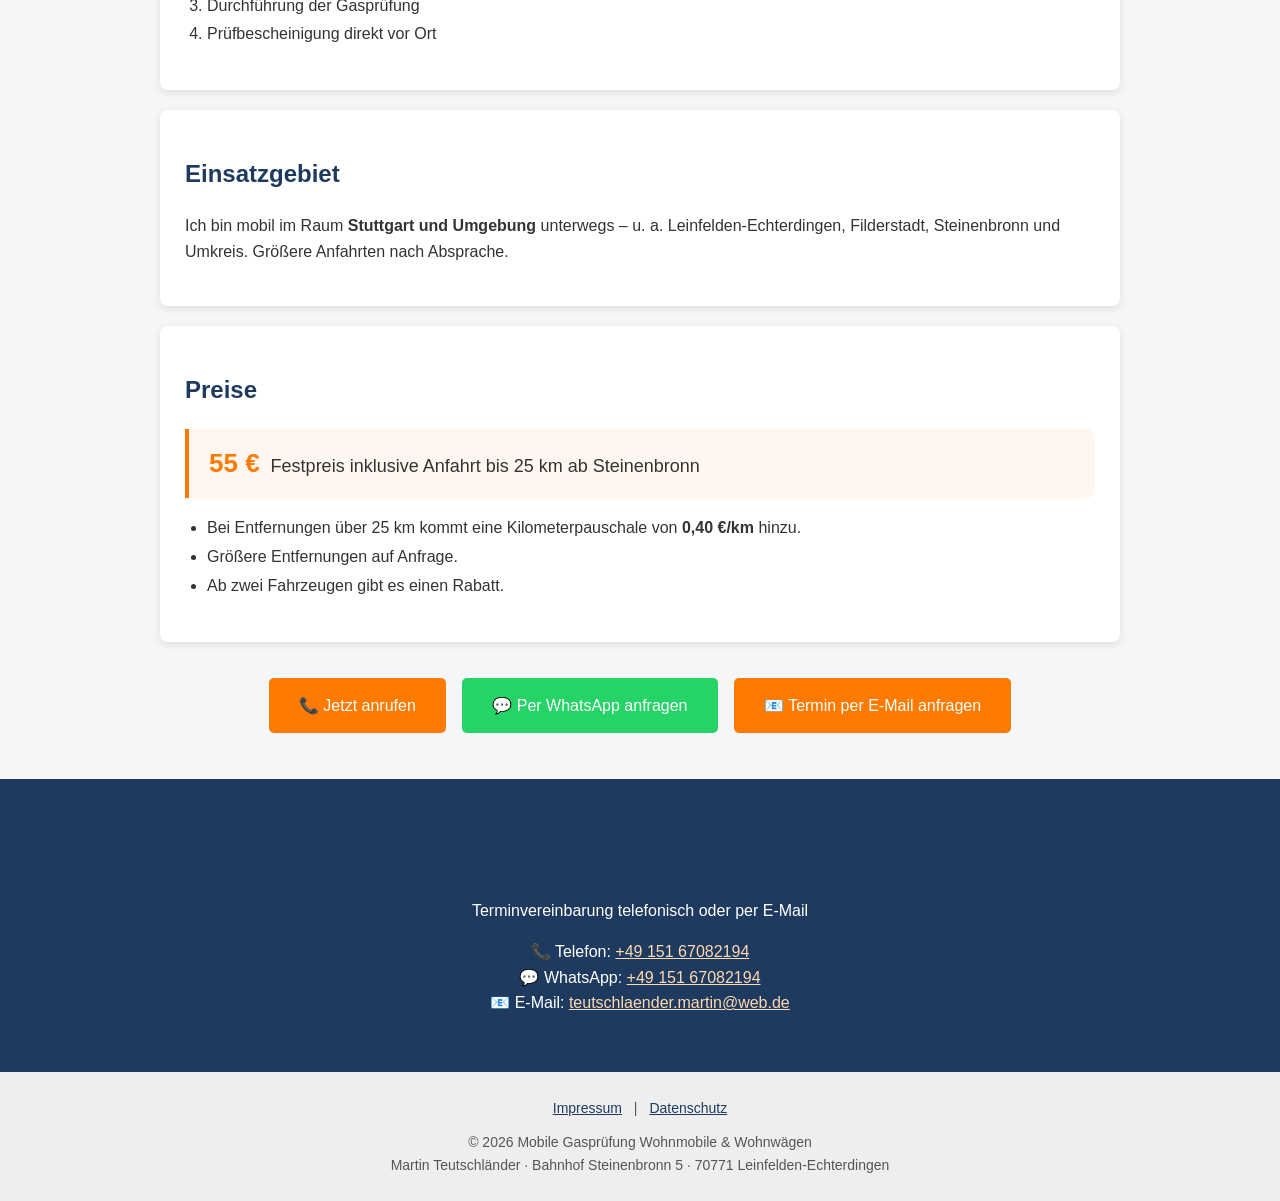
==== commit 8480720a: "Update logo size and replace photo placeholder Updated logo dimensions and replaced photo placeholde" ====
--- a/index.html
+++ b/index.html
@@ -50,7 +50,7 @@
 <body>
 
 <header>
-<img class="logo" src="logo.jpg" width="1254" height="653" alt="Mobile Gasprüfung für Wohnmobile und Wohnwägen">
+<img class="logo" src="logo.jpg" width="1630" height="849" alt="Mobile Gasprüfung für Wohnmobile und Wohnwägen">
 <h1>Mobile Gasprüfung</h1>
 <p>für Wohnmobile und Wohnwägen – bequem bei Ihnen vor Ort</p>
 </header>
@@ -58,10 +58,7 @@
 <section>
 
 <div class="box about-box">
-<div class="photo-placeholder" aria-hidden="true">
-<span class="photo-placeholder__icon">📷</span>
-<span>Foto folgt</span>
-</div>
+<img class="about-photo" src="martin-300.png" alt="Martin Teutschländer, DVGW-zertifizierter Sachkundiger für Gasprüfung" width="300" height="295" loading="lazy">
 <div class="about-text">
 <h2>Über mich</h2>
 <p>
@@ -128,22 +125,6 @@
 </ul>
 </div>
 
-<!-- Open Graph (Vorschau beim Teilen z. B. per WhatsApp/Facebook) 
-<div class="box">
-<h2>Kundenstimmen</h2>
-<div class="testimonials">
-<blockquote class="testimonial-placeholder">
-<p>„Platzhalter für eine Kundenstimme – hier kann später ein echtes Zitat ergänzt werden.“</p>
-<cite>– Name, Ort</cite>
-</blockquote>
-<blockquote class="testimonial-placeholder">
-<p>„Platzhalter für eine weitere Kundenstimme.“</p>
-<cite>– Name, Ort</cite>
-</blockquote>
-</div>
-</div>
--->
-
 <div class="cta-wrap">
 <a class="btn" href="tel:+4915167082194">📞 Jetzt anrufen</a>
 <a class="btn btn--whatsapp" href="https://wa.me/4915167082194?text=Hallo%2C%20ich%20interessiere%20mich%20f%C3%BCr%20eine%20Gaspr%C3%BCfung." target="_blank" rel="noopener">💬 Per WhatsApp anfragen</a>
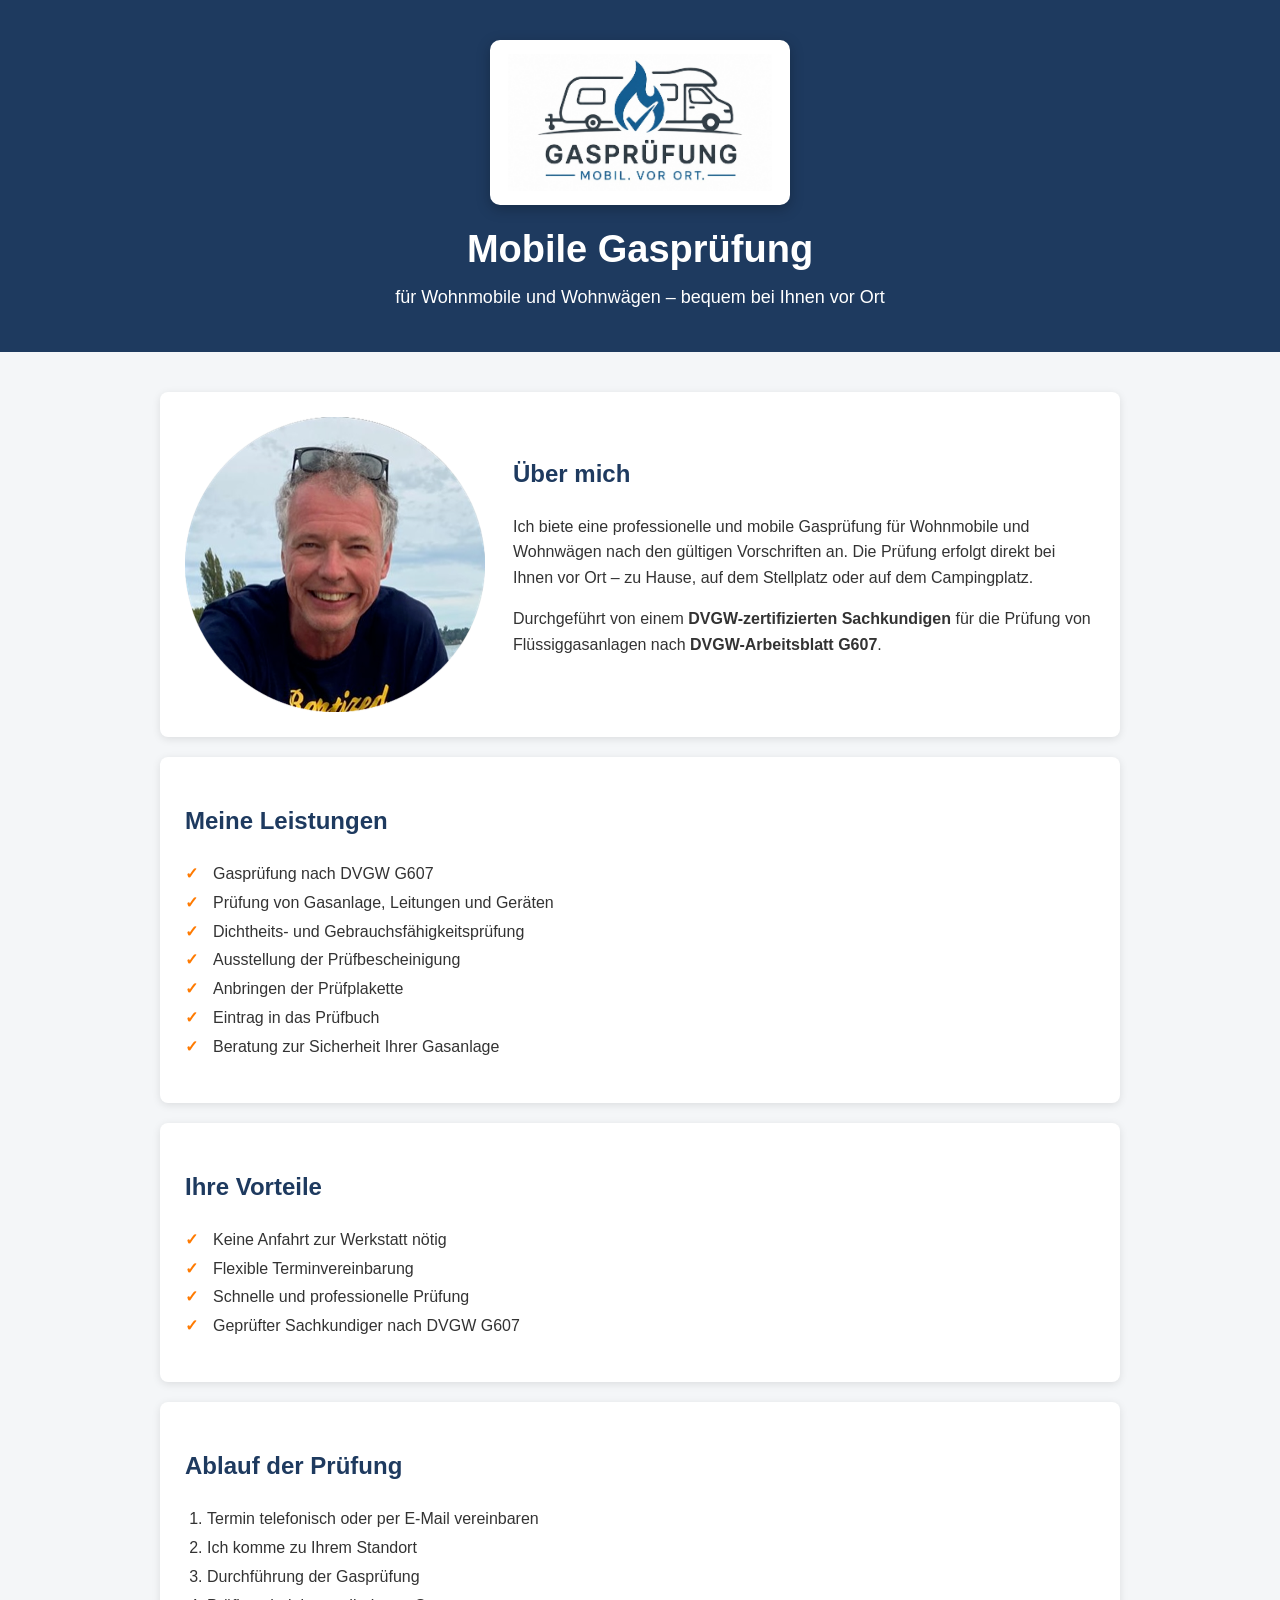
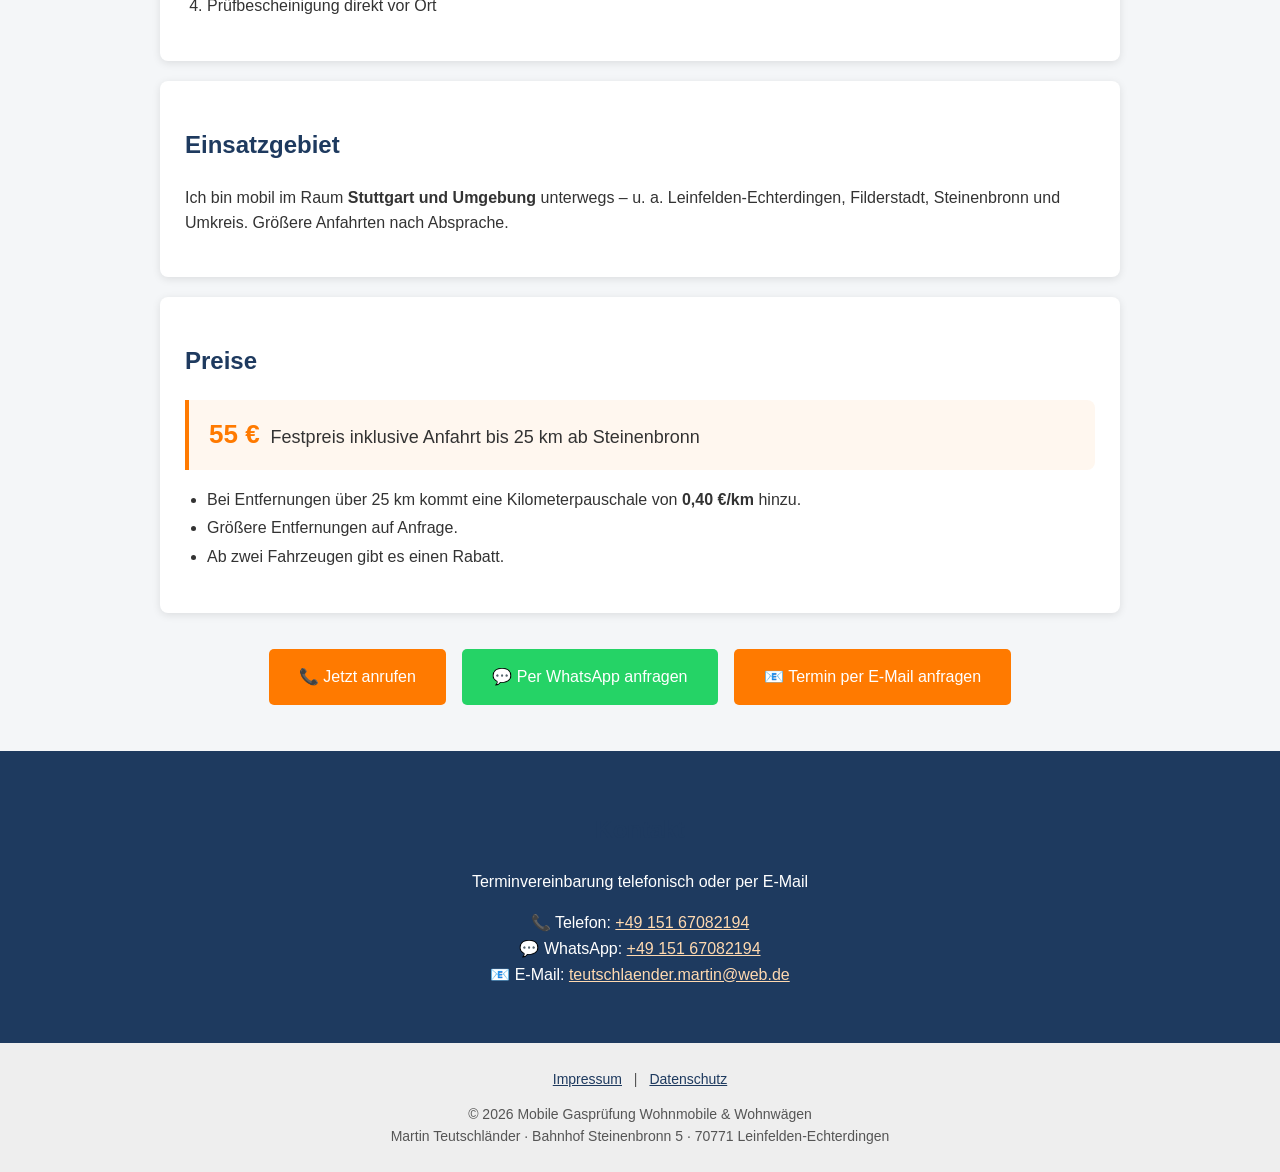
==== commit f9820931: "Remove 'Ideal vor der Campingsaison' list item" ====
--- a/index.html
+++ b/index.html
@@ -92,7 +92,6 @@
 <li>Flexible Terminvereinbarung</li>
 <li>Schnelle und professionelle Prüfung</li>
 <li>Geprüfter Sachkundiger nach DVGW G607</li>
-<li>Ideal vor der Campingsaison</li>
 </ul>
 </div>
 
@@ -124,6 +123,22 @@
 <li>Ab zwei Fahrzeugen gibt es einen Rabatt.</li>
 </ul>
 </div>
+
+<!-- Open Graph (Vorschau beim Teilen z. B. per WhatsApp/Facebook) 
+<div class="box">
+<h2>Kundenstimmen</h2>
+<div class="testimonials">
+<blockquote class="testimonial-placeholder">
+<p>„Platzhalter für eine Kundenstimme – hier kann später ein echtes Zitat ergänzt werden.“</p>
+<cite>– Name, Ort</cite>
+</blockquote>
+<blockquote class="testimonial-placeholder">
+<p>„Platzhalter für eine weitere Kundenstimme.“</p>
+<cite>– Name, Ort</cite>
+</blockquote>
+</div>
+</div>
+-->
 
 <div class="cta-wrap">
 <a class="btn" href="tel:+4915167082194">📞 Jetzt anrufen</a>
